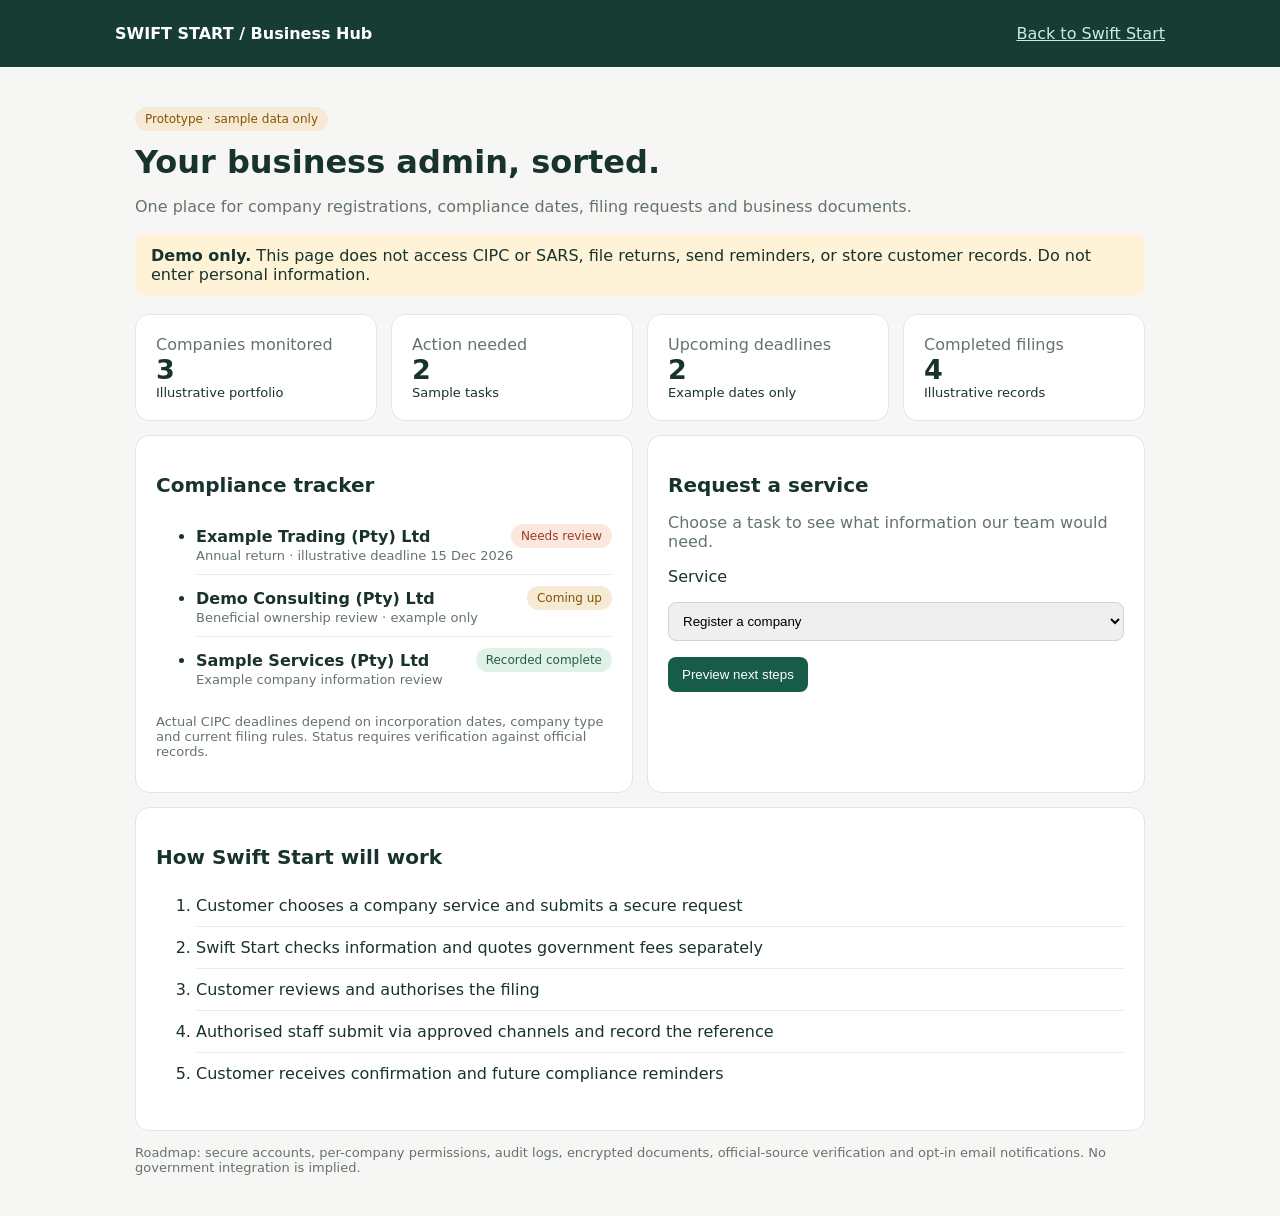
==== business-hub.html @ bf086634 "Add business hub compliance and service workflow prototype" ====
<!doctype html>
<html lang="en"><head><meta charset="UTF-8"><meta name="viewport" content="width=device-width,initial-scale=1"><title>Swift Start | Business Hub Demo</title><style>
:root{font-family:system-ui,-apple-system,sans-serif;color:#18332e;background:#f6f7f4}*{box-sizing:border-box}body{margin:0}header{background:#173c34;color:white;padding:24px max(20px,calc((100vw - 1050px)/2))}header a{color:#c9eee0}main{max-width:1050px;margin:auto;padding:28px 20px}h1{font-size:32px;margin:0 0 8px}h2{font-size:20px}.muted{color:#64736d}.grid{display:grid;grid-template-columns:repeat(auto-fit,minmax(215px,1fr));gap:14px}.card{background:white;border:1px solid #e0e7e2;border-radius:14px;padding:20px;margin-bottom:14px}.metric{font-size:27px;font-weight:750}.tag{display:inline-block;padding:5px 10px;border-radius:20px;background:#f7ead5;color:#805600;font-size:12px}.done{background:#e0f2e7;color:#23613e}.warn{background:#fce7df;color:#983d26}button{background:#175b49;border:0;color:white;padding:10px 14px;border-radius:8px;cursor:pointer}button:focus-visible,a:focus-visible{outline:3px solid #e5b954}li{padding:11px 0;border-bottom:1px solid #e9eee9}li:last-child{border:0}.small{font-size:13px}.banner{background:#fff3d7;padding:12px 16px;border-radius:10px;margin:18px 0}.row{display:flex;justify-content:space-between;align-items:center;gap:12px;flex-wrap:wrap}input{padding:10px;border:1px solid #cbd8d0;border-radius:8px;max-width:100%}
</style></head><body><header><div class="row"><strong>SWIFT START / Business Hub</strong><a href="./index.html">Back to Swift Start</a></div></header><main><p class="tag">Prototype · sample data only</p><h1>Your business admin, sorted.</h1><p class="muted">One place for company registrations, compliance dates, filing requests and business documents.</p><div class="banner"><strong>Demo only.</strong> This page does not access CIPC or SARS, file returns, send reminders, or store customer records. Do not enter personal information.</div>
<section class="grid" aria-label="Overview"><div class="card"><div class="muted">Companies monitored</div><div class="metric">3</div><div class="small">Illustrative portfolio</div></div><div class="card"><div class="muted">Action needed</div><div class="metric">2</div><div class="small">Sample tasks</div></div><div class="card"><div class="muted">Upcoming deadlines</div><div class="metric">2</div><div class="small">Example dates only</div></div><div class="card"><div class="muted">Completed filings</div><div class="metric">4</div><div class="small">Illustrative records</div></div></section>
<div class="grid"><section class="card"><h2>Compliance tracker</h2><ul><li><div class="row"><strong>Example Trading (Pty) Ltd</strong><span class="tag warn">Needs review</span></div><div class="small muted">Annual return · illustrative deadline 15 Dec 2026</div></li><li><div class="row"><strong>Demo Consulting (Pty) Ltd</strong><span class="tag">Coming up</span></div><div class="small muted">Beneficial ownership review · example only</div></li><li><div class="row"><strong>Sample Services (Pty) Ltd</strong><span class="tag done">Recorded complete</span></div><div class="small muted">Example company information review</div></li></ul><p class="small muted">Actual CIPC deadlines depend on incorporation dates, company type and current filing rules. Status requires verification against official records.</p></section><section class="card"><h2>Request a service</h2><p class="muted">Choose a task to see what information our team would need.</p><label for="service">Service</label><p><select id="service" style="padding:10px;width:100%;border-radius:8px;border:1px solid #cbd8d0"><option>Register a company</option><option>File annual return</option><option>Update beneficial ownership</option><option>Change company director</option><option>Update registered address</option><option>Register for VAT / PAYE / UIF</option></select></p><button id="preview">Preview next steps</button><p id="next" role="status" class="small"></p></section></div>
<section class="card"><h2>How Swift Start will work</h2><ol><li>Customer chooses a company service and submits a secure request</li><li>Swift Start checks information and quotes government fees separately</li><li>Customer reviews and authorises the filing</li><li>Authorised staff submit via approved channels and record the reference</li><li>Customer receives confirmation and future compliance reminders</li></ol></section><p class="small muted">Roadmap: secure accounts, per-company permissions, audit logs, encrypted documents, official-source verification and opt-in email notifications. No government integration is implied.</p></main><script>document.getElementById('preview').addEventListener('click',()=>{const s=document.getElementById('service').value;document.getElementById('next').textContent='For “'+s+'”, the next step will be a secure information checklist, a clear quote, and your approval before submission. This is a demo; no request has been created.'})</script></body></html>
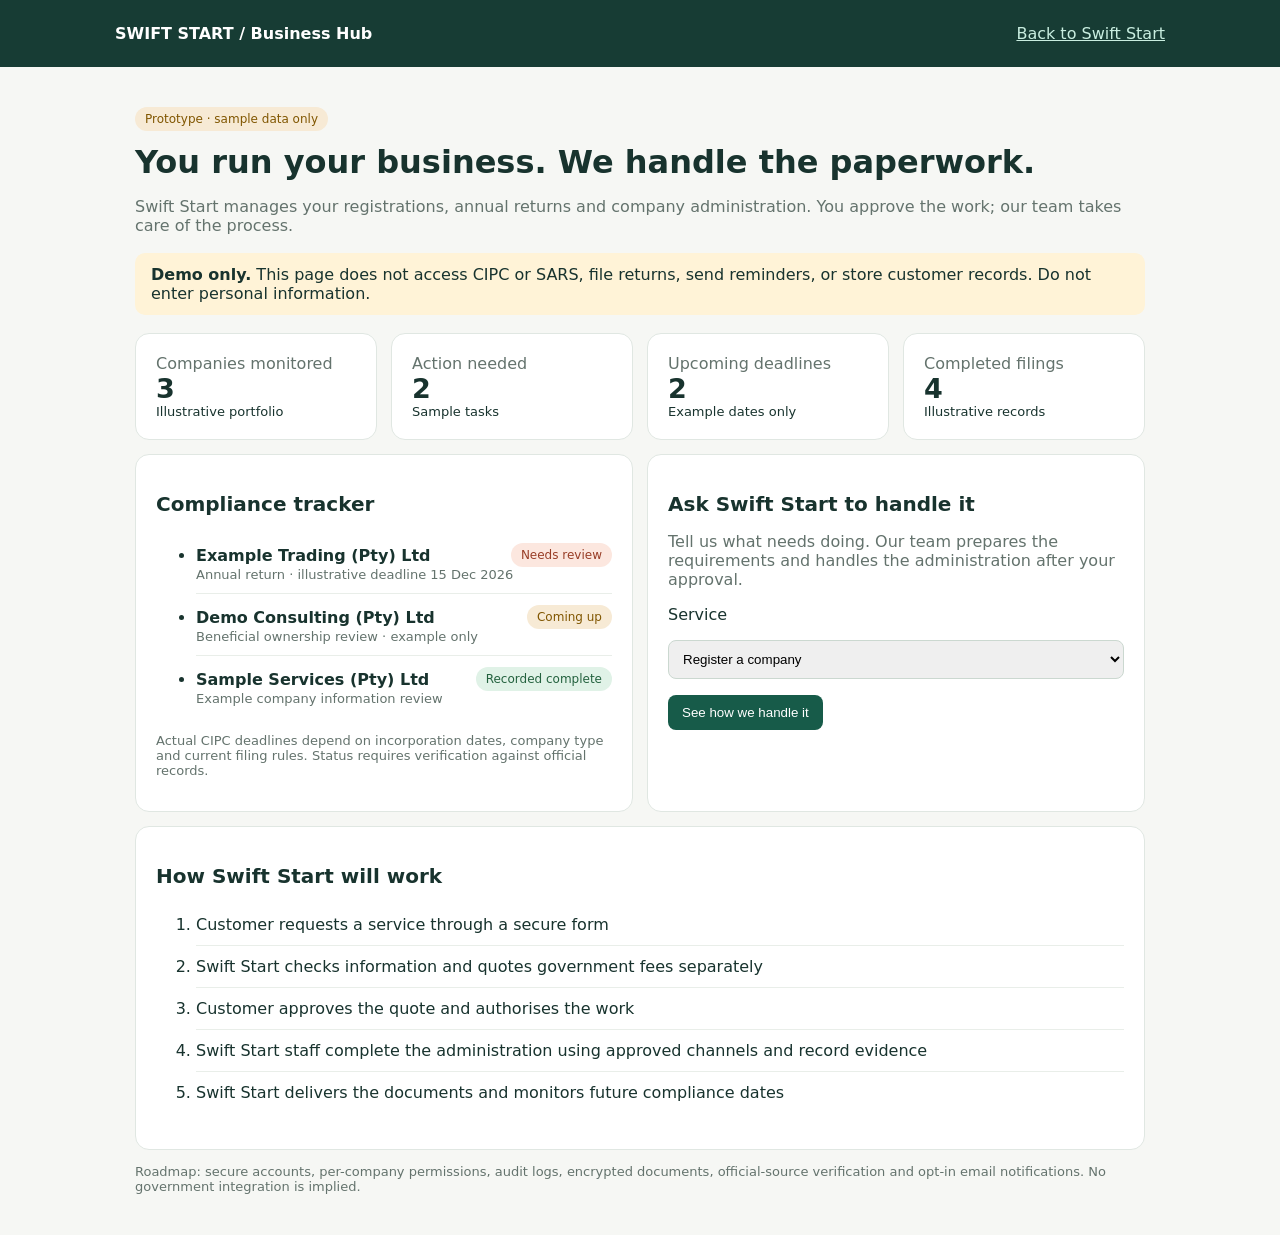
==== commit f1e56c2b: "Position Business Hub as done-for-you admin service" ====
--- a/business-hub.html
+++ b/business-hub.html
@@ -1,7 +1,7 @@
 <!doctype html>
 <html lang="en"><head><meta charset="UTF-8"><meta name="viewport" content="width=device-width,initial-scale=1"><title>Swift Start | Business Hub Demo</title><style>
 :root{font-family:system-ui,-apple-system,sans-serif;color:#18332e;background:#f6f7f4}*{box-sizing:border-box}body{margin:0}header{background:#173c34;color:white;padding:24px max(20px,calc((100vw - 1050px)/2))}header a{color:#c9eee0}main{max-width:1050px;margin:auto;padding:28px 20px}h1{font-size:32px;margin:0 0 8px}h2{font-size:20px}.muted{color:#64736d}.grid{display:grid;grid-template-columns:repeat(auto-fit,minmax(215px,1fr));gap:14px}.card{background:white;border:1px solid #e0e7e2;border-radius:14px;padding:20px;margin-bottom:14px}.metric{font-size:27px;font-weight:750}.tag{display:inline-block;padding:5px 10px;border-radius:20px;background:#f7ead5;color:#805600;font-size:12px}.done{background:#e0f2e7;color:#23613e}.warn{background:#fce7df;color:#983d26}button{background:#175b49;border:0;color:white;padding:10px 14px;border-radius:8px;cursor:pointer}button:focus-visible,a:focus-visible{outline:3px solid #e5b954}li{padding:11px 0;border-bottom:1px solid #e9eee9}li:last-child{border:0}.small{font-size:13px}.banner{background:#fff3d7;padding:12px 16px;border-radius:10px;margin:18px 0}.row{display:flex;justify-content:space-between;align-items:center;gap:12px;flex-wrap:wrap}input{padding:10px;border:1px solid #cbd8d0;border-radius:8px;max-width:100%}
-</style></head><body><header><div class="row"><strong>SWIFT START / Business Hub</strong><a href="./index.html">Back to Swift Start</a></div></header><main><p class="tag">Prototype · sample data only</p><h1>Your business admin, sorted.</h1><p class="muted">One place for company registrations, compliance dates, filing requests and business documents.</p><div class="banner"><strong>Demo only.</strong> This page does not access CIPC or SARS, file returns, send reminders, or store customer records. Do not enter personal information.</div>
+</style></head><body><header><div class="row"><strong>SWIFT START / Business Hub</strong><a href="./index.html">Back to Swift Start</a></div></header><main><p class="tag">Prototype · sample data only</p><h1>You run your business. We handle the paperwork.</h1><p class="muted">Swift Start manages your registrations, annual returns and company administration. You approve the work; our team takes care of the process.</p><div class="banner"><strong>Demo only.</strong> This page does not access CIPC or SARS, file returns, send reminders, or store customer records. Do not enter personal information.</div>
 <section class="grid" aria-label="Overview"><div class="card"><div class="muted">Companies monitored</div><div class="metric">3</div><div class="small">Illustrative portfolio</div></div><div class="card"><div class="muted">Action needed</div><div class="metric">2</div><div class="small">Sample tasks</div></div><div class="card"><div class="muted">Upcoming deadlines</div><div class="metric">2</div><div class="small">Example dates only</div></div><div class="card"><div class="muted">Completed filings</div><div class="metric">4</div><div class="small">Illustrative records</div></div></section>
-<div class="grid"><section class="card"><h2>Compliance tracker</h2><ul><li><div class="row"><strong>Example Trading (Pty) Ltd</strong><span class="tag warn">Needs review</span></div><div class="small muted">Annual return · illustrative deadline 15 Dec 2026</div></li><li><div class="row"><strong>Demo Consulting (Pty) Ltd</strong><span class="tag">Coming up</span></div><div class="small muted">Beneficial ownership review · example only</div></li><li><div class="row"><strong>Sample Services (Pty) Ltd</strong><span class="tag done">Recorded complete</span></div><div class="small muted">Example company information review</div></li></ul><p class="small muted">Actual CIPC deadlines depend on incorporation dates, company type and current filing rules. Status requires verification against official records.</p></section><section class="card"><h2>Request a service</h2><p class="muted">Choose a task to see what information our team would need.</p><label for="service">Service</label><p><select id="service" style="padding:10px;width:100%;border-radius:8px;border:1px solid #cbd8d0"><option>Register a company</option><option>File annual return</option><option>Update beneficial ownership</option><option>Change company director</option><option>Update registered address</option><option>Register for VAT / PAYE / UIF</option></select></p><button id="preview">Preview next steps</button><p id="next" role="status" class="small"></p></section></div>
-<section class="card"><h2>How Swift Start will work</h2><ol><li>Customer chooses a company service and submits a secure request</li><li>Swift Start checks information and quotes government fees separately</li><li>Customer reviews and authorises the filing</li><li>Authorised staff submit via approved channels and record the reference</li><li>Customer receives confirmation and future compliance reminders</li></ol></section><p class="small muted">Roadmap: secure accounts, per-company permissions, audit logs, encrypted documents, official-source verification and opt-in email notifications. No government integration is implied.</p></main><script>document.getElementById('preview').addEventListener('click',()=>{const s=document.getElementById('service').value;document.getElementById('next').textContent='For “'+s+'”, the next step will be a secure information checklist, a clear quote, and your approval before submission. This is a demo; no request has been created.'})</script></body></html>+<div class="grid"><section class="card"><h2>Compliance tracker</h2><ul><li><div class="row"><strong>Example Trading (Pty) Ltd</strong><span class="tag warn">Needs review</span></div><div class="small muted">Annual return · illustrative deadline 15 Dec 2026</div></li><li><div class="row"><strong>Demo Consulting (Pty) Ltd</strong><span class="tag">Coming up</span></div><div class="small muted">Beneficial ownership review · example only</div></li><li><div class="row"><strong>Sample Services (Pty) Ltd</strong><span class="tag done">Recorded complete</span></div><div class="small muted">Example company information review</div></li></ul><p class="small muted">Actual CIPC deadlines depend on incorporation dates, company type and current filing rules. Status requires verification against official records.</p></section><section class="card"><h2>Ask Swift Start to handle it</h2><p class="muted">Tell us what needs doing. Our team prepares the requirements and handles the administration after your approval.</p><label for="service">Service</label><p><select id="service" style="padding:10px;width:100%;border-radius:8px;border:1px solid #cbd8d0"><option>Register a company</option><option>File annual return</option><option>Update beneficial ownership</option><option>Change company director</option><option>Update registered address</option><option>Register for VAT / PAYE / UIF</option></select></p><button id="preview">See how we handle it</button><p id="next" role="status" class="small"></p></section></div>
+<section class="card"><h2>How Swift Start will work</h2><ol><li>Customer requests a service through a secure form</li><li>Swift Start checks information and quotes government fees separately</li><li>Customer approves the quote and authorises the work</li><li>Swift Start staff complete the administration using approved channels and record evidence</li><li>Swift Start delivers the documents and monitors future compliance dates</li></ol></section><p class="small muted">Roadmap: secure accounts, per-company permissions, audit logs, encrypted documents, official-source verification and opt-in email notifications. No government integration is implied.</p></main><script>document.getElementById('preview').addEventListener('click',()=>{const s=document.getElementById('service').value;document.getElementById('next').textContent='For “'+s+'”, the next step will be a secure information checklist, a clear quote, and your approval before submission. This is a demo; no request has been created.'})</script></body></html>
